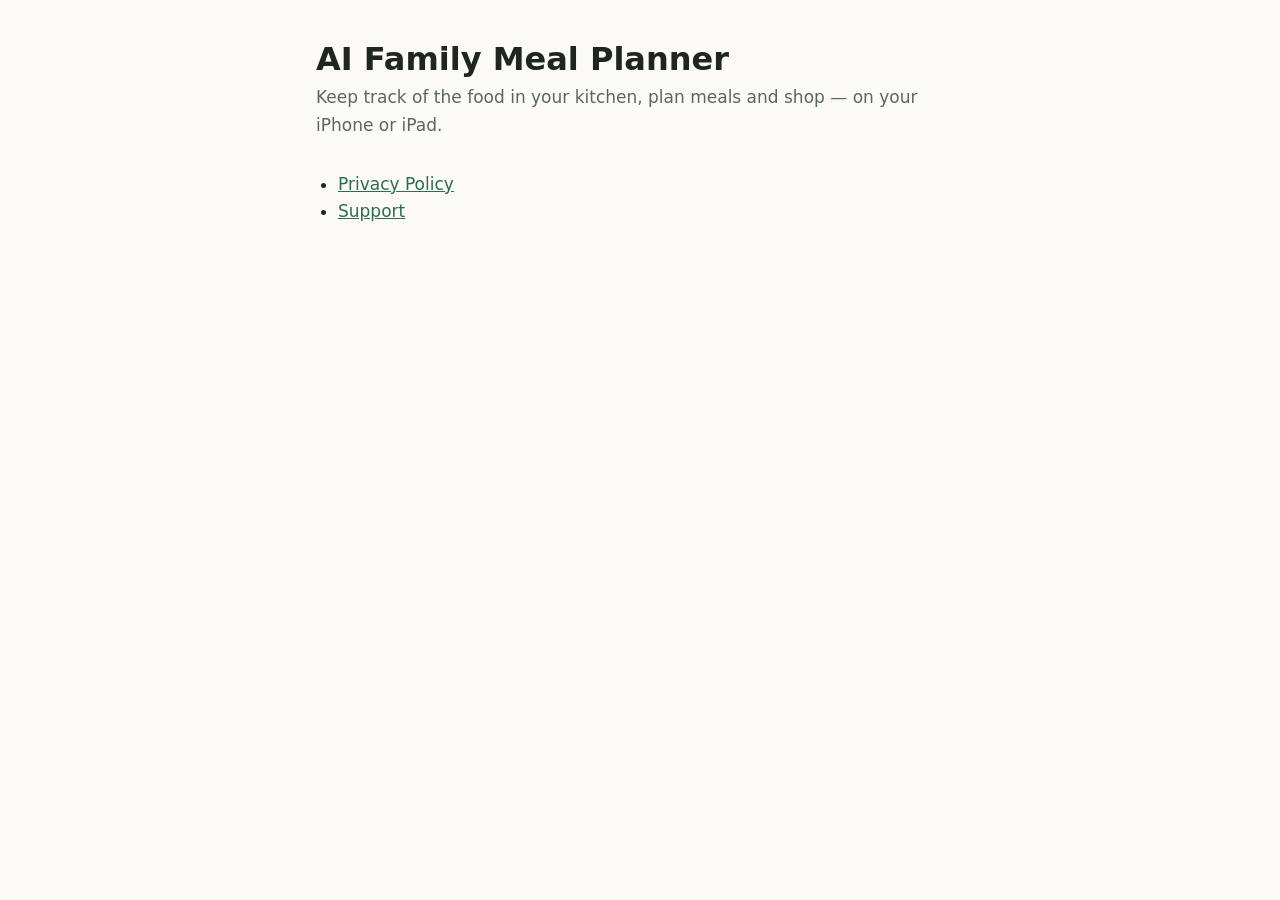
==== index.html @ 04a8b101 "Privacy policy and support pages for AI Family Meal Planner Co-Authored-By: Claude Opus 5.5 <noreply" ====
<!doctype html>
<html lang="en">
<head>
<meta charset="utf-8">
<meta name="viewport" content="width=device-width, initial-scale=1">
<title>AI Family Meal Planner</title>
<link rel="stylesheet" href="style.css">
</head>
<body>
<main>
<h1>AI Family Meal Planner</h1>
<p class="meta">Keep track of the food in your kitchen, plan meals and shop — on your iPhone or iPad.</p>
<ul>
<li><a href="privacy.html">Privacy Policy</a></li>
<li><a href="support.html">Support</a></li>
</ul>
</main>
</body>
</html>
---- style.css ----
:root {
  --bg: #fbfaf6;
  --fg: #1f2622;
  --muted: #5a6760;
  --line: #dedad0;
  --accent: #2f6b4f;
}
@media (prefers-color-scheme: dark) {
  :root {
    --bg: #141715;
    --fg: #e7ebe8;
    --muted: #9ba7a0;
    --line: #2d332f;
    --accent: #80c7a0;
  }
}
* { box-sizing: border-box; }
body {
  background: var(--bg);
  color: var(--fg);
  font: 17px/1.6 -apple-system, BlinkMacSystemFont, "Segoe UI", system-ui, sans-serif;
  margin: 0;
}
main { max-width: 680px; margin: 0 auto; padding: 40px 16px 64px; }
nav { display: flex; gap: 20px; margin-bottom: 32px; font-size: 15px; }
a { color: var(--accent); }
a:focus-visible { outline: 2px solid var(--accent); outline-offset: 2px; }
nav a[aria-current="page"] { color: var(--fg); text-decoration: none; font-weight: 600; }
h1 { font-size: 32px; line-height: 1.2; margin: 0 0 6px; }
.meta { color: var(--muted); margin: 0 0 32px; }
h2 { font-size: 20px; margin: 36px 0 8px; padding-top: 20px; border-top: 1px solid var(--line); }
h3 { font-size: 17px; margin: 22px 0 4px; }
p, ul { margin: 0 0 12px; }
ul { padding-left: 22px; }
footer { color: var(--muted); font-size: 14px; margin-top: 48px; }
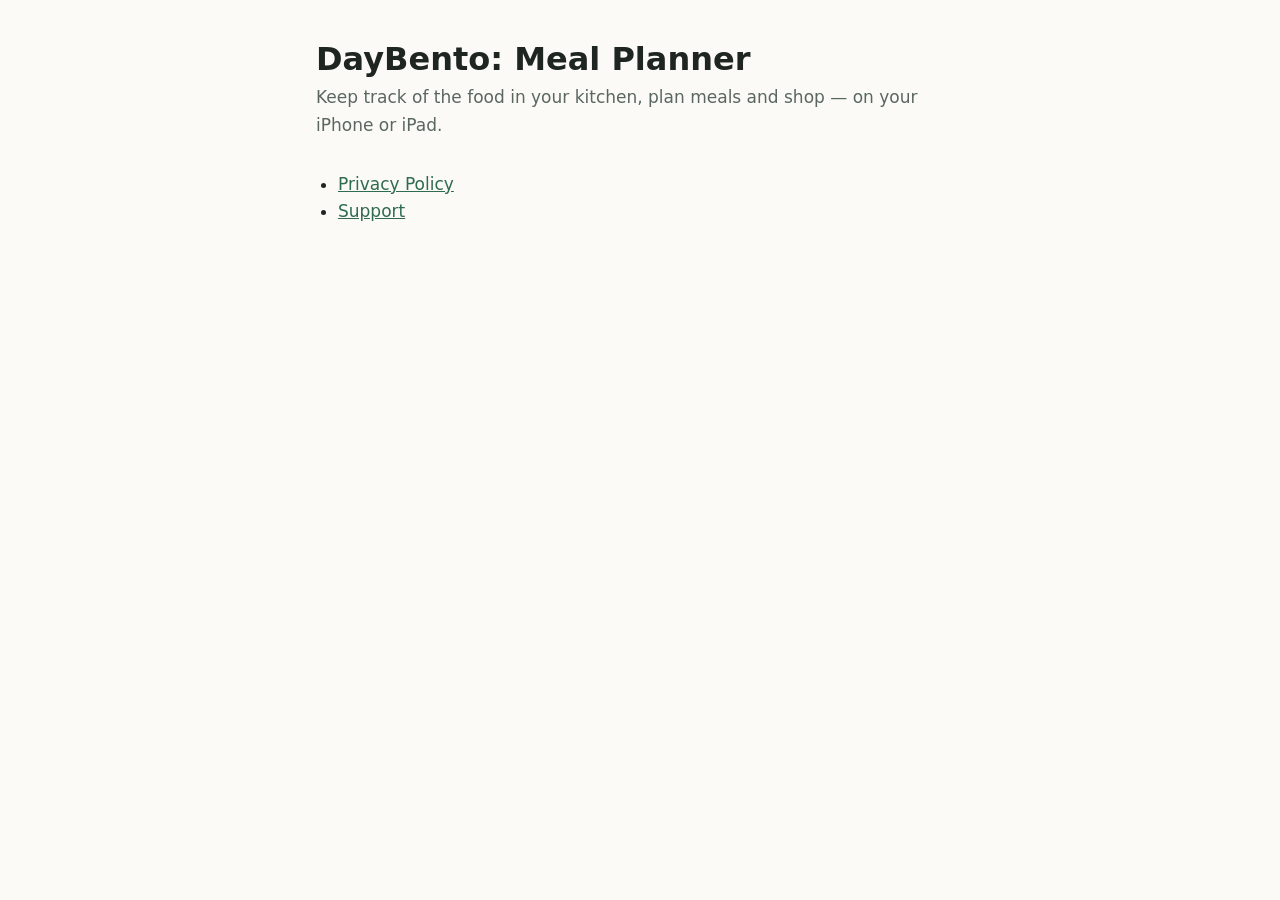
==== commit abf2da8c: "Rename to DayBento: Meal Planner Co-Authored-By: Claude Opus 5.5 <noreply@anthropic.com>" ====
--- a/index.html
+++ b/index.html
@@ -3,12 +3,12 @@
 <head>
 <meta charset="utf-8">
 <meta name="viewport" content="width=device-width, initial-scale=1">
-<title>AI Family Meal Planner</title>
+<title>DayBento: Meal Planner</title>
 <link rel="stylesheet" href="style.css">
 </head>
 <body>
 <main>
-<h1>AI Family Meal Planner</h1>
+<h1>DayBento: Meal Planner</h1>
 <p class="meta">Keep track of the food in your kitchen, plan meals and shop — on your iPhone or iPad.</p>
 <ul>
 <li><a href="privacy.html">Privacy Policy</a></li>
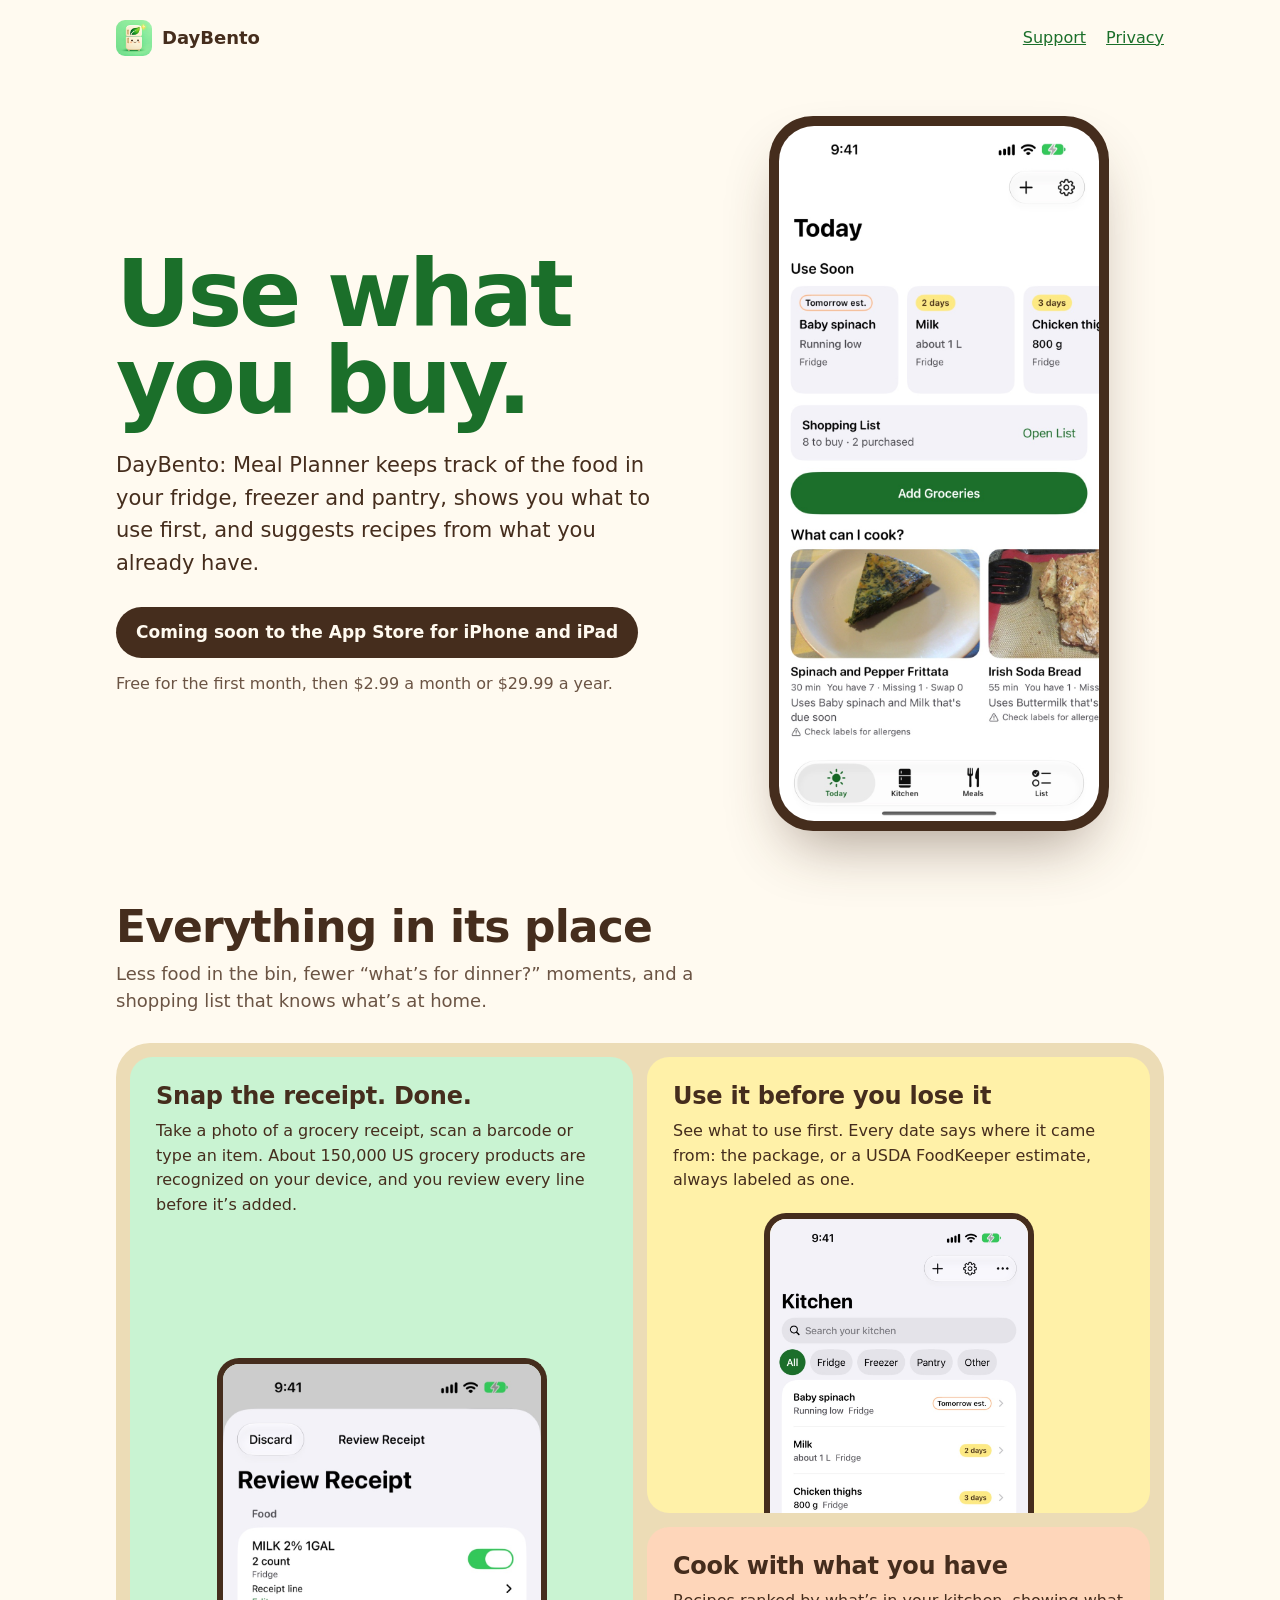
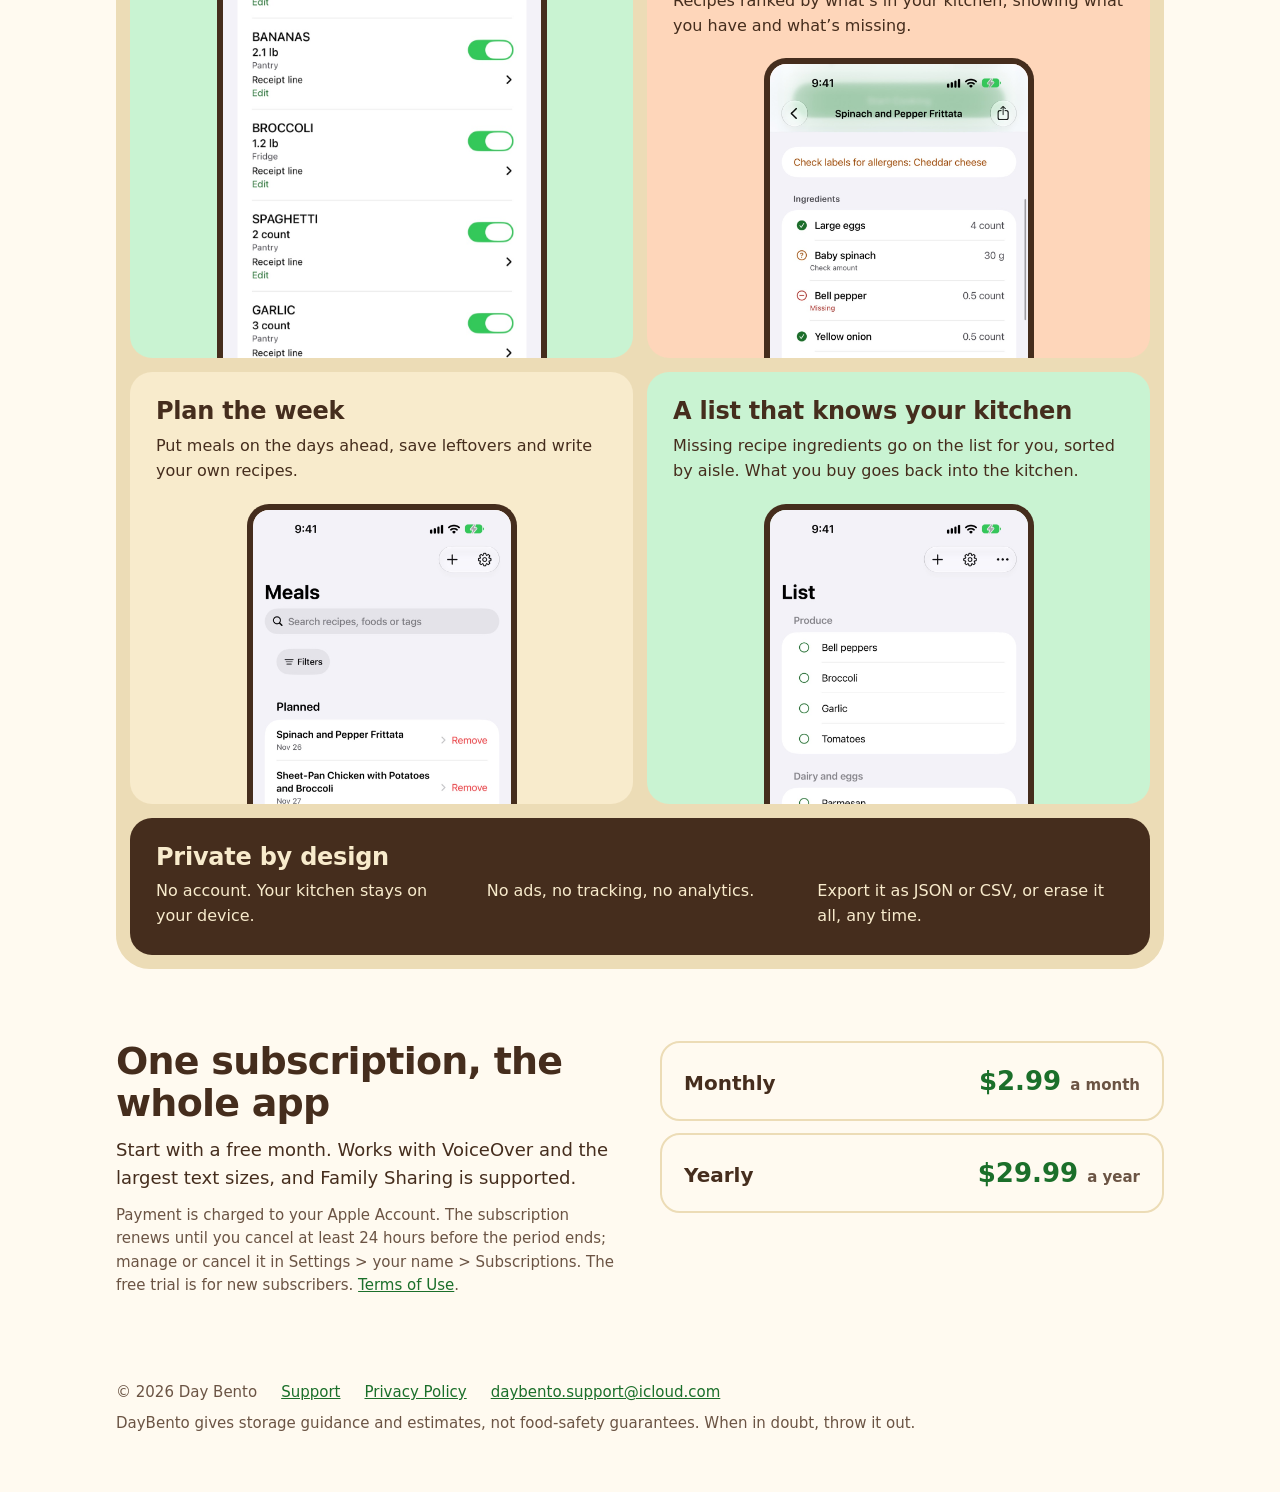
==== commit e5639fd1: "Marketing page: what the app does, with screenshots, plans and terms Co-Authored-By: Claude Opus 5.5" ====
--- a/index.html
+++ b/index.html
@@ -4,16 +4,215 @@
 <meta charset="utf-8">
 <meta name="viewport" content="width=device-width, initial-scale=1">
 <title>DayBento: Meal Planner</title>
-<link rel="stylesheet" href="style.css">
+<meta name="description" content="Keep track of the food in your fridge, freezer and pantry, see what to use first, and cook with what you already have. For iPhone and iPad.">
+<link rel="icon" href="images/icon.png">
+<link rel="apple-touch-icon" href="images/icon.png">
+<style>
+:root {
+  --page: #fffaf0;
+  --ink: #452d1d;
+  --ink-soft: #6b5444;
+  --green: #1b6f2a;
+  --cream: #f8ebcc;
+  --mint: #c9f3d2;
+  --sun: #fff1a8;
+  --blush: #fed6ba;
+  --box-line: #ecdcb6;
+  --dark-box: #452d1d;
+  --dark-box-ink: #f8ebcc;
+}
+@media (prefers-color-scheme: dark) {
+  :root {
+    --page: #17130e;
+    --ink: #f3e3c7;
+    --ink-soft: #cdbb9f;
+    --green: #7ee594;
+    --cream: #3a3326;
+    --mint: #1e4a2a;
+    --sun: #4a4016;
+    --blush: #4d3322;
+    --box-line: #4a3f2e;
+    --dark-box: #f3e3c7;
+    --dark-box-ink: #2a1a0f;
+  }
+}
+* { box-sizing: border-box; }
+html { -webkit-text-size-adjust: 100%; }
+body {
+  margin: 0;
+  background: var(--page);
+  color: var(--ink);
+  font: 18px/1.55 -apple-system, BlinkMacSystemFont, "SF Pro Text", "Segoe UI", system-ui, sans-serif;
+}
+a { color: var(--green); }
+a:focus-visible { outline: 3px solid var(--green); outline-offset: 3px; border-radius: 4px; }
+.wrap { max-width: 1080px; margin: 0 auto; padding: 0 16px; }
+
+/* Top bar */
+.top { display: flex; align-items: center; justify-content: space-between; padding: 20px 0; }
+.brand { display: flex; align-items: center; gap: 10px; font-weight: 700; color: var(--ink); text-decoration: none; }
+.brand img { width: 36px; height: 36px; border-radius: 9px; }
+.top nav { display: flex; gap: 20px; font-size: 16px; }
+
+/* Hero */
+.hero { display: grid; grid-template-columns: 1.1fr 0.9fr; gap: 48px; align-items: center; padding: 40px 0 72px; }
+.hero h1 {
+  font-size: clamp(48px, 8vw, 92px); line-height: 0.95; letter-spacing: -0.035em; font-weight: 800;
+  color: var(--green); margin: 0 0 24px;
+}
+.lead { font-size: 21px; max-width: 30em; margin: 0 0 28px; }
+.soon {
+  display: inline-block; padding: 12px 20px; border-radius: 999px; background: var(--ink); color: var(--page);
+  font-weight: 600; font-size: 17px; margin: 0 0 14px;
+}
+.price { color: var(--ink-soft); font-size: 16px; margin: 0; }
+.phone {
+  justify-self: center; width: min(100%, 340px); border-radius: 44px; padding: 10px; background: var(--ink);
+  box-shadow: 0 30px 60px -20px rgba(69, 45, 29, 0.45);
+}
+.phone img { display: block; width: 100%; height: auto; border-radius: 35px; }
+
+/* The bento box: one compartment per job the app does */
+.box-title { font-size: clamp(30px, 4vw, 44px); letter-spacing: -0.02em; line-height: 1.1; margin: 0 0 8px; }
+.box-sub { color: var(--ink-soft); margin: 0 0 28px; max-width: 36em; }
+.bento {
+  display: grid; grid-template-columns: repeat(6, 1fr); gap: 14px; padding: 14px; border-radius: 34px;
+  background: var(--box-line);
+}
+.cell { border-radius: 22px; padding: 26px 26px 0; overflow: hidden; display: flex; flex-direction: column; min-height: 300px; }
+.cell h3 { font-size: 24px; line-height: 1.15; letter-spacing: -0.01em; margin: 0 0 8px; }
+.cell p { margin: 0 0 20px; font-size: 16px; }
+.cell .shot { margin-top: auto; align-self: center; width: min(100%, 270px); }
+.cell .shot img {
+  display: block; width: 100%; height: 300px; object-fit: cover; object-position: top;
+  border-radius: 22px 22px 0 0; border: 6px solid var(--ink); border-bottom: 0;
+}
+.receipt { grid-column: span 3; grid-row: span 2; background: var(--mint); }
+.receipt .shot { width: min(100%, 330px); }
+.receipt .shot img { height: 600px; }
+.first { grid-column: span 3; background: var(--sun); }
+.cook { grid-column: span 3; background: var(--blush); }
+.plan { grid-column: span 3; background: var(--cream); }
+.list { grid-column: span 3; background: var(--mint); }
+.private { grid-column: span 6; background: var(--dark-box); color: var(--dark-box-ink); min-height: 0; padding-bottom: 26px; }
+.private ul { list-style: none; margin: 0; padding: 0; display: grid; grid-template-columns: repeat(3, 1fr); gap: 8px 24px; font-size: 16px; }
+.plan, .list { min-height: 300px; }
+
+/* Subscription */
+.plans { padding: 72px 0 24px; display: grid; grid-template-columns: 1fr 1fr; gap: 40px; align-items: start; }
+.plans h2 { font-size: clamp(28px, 3.5vw, 38px); letter-spacing: -0.02em; line-height: 1.1; margin: 0 0 12px; }
+.plans p { margin: 0 0 12px; }
+.fine { color: var(--ink-soft); font-size: 15px; }
+.tiers { display: grid; gap: 12px; }
+.tier { border: 2px solid var(--box-line); border-radius: 20px; padding: 18px 22px; display: flex; justify-content: space-between; align-items: baseline; gap: 12px; }
+.tier strong { font-size: 20px; }
+.tier span { font-size: 26px; font-weight: 800; color: var(--green); white-space: nowrap; }
+.tier span small { font-size: 15px; font-weight: 600; color: var(--ink-soft); }
+
+footer { padding: 48px 0 56px; color: var(--ink-soft); font-size: 15px; display: flex; flex-wrap: wrap; gap: 8px 24px; }
+footer .safety { flex-basis: 100%; }
+
+@media (max-width: 820px) {
+  .hero { grid-template-columns: 1fr; gap: 36px; padding-top: 16px; }
+  .bento { grid-template-columns: 1fr; padding: 10px; border-radius: 28px; }
+  .receipt, .first, .cook, .plan, .list, .private { grid-column: auto; grid-row: auto; }
+  .receipt .shot img { height: 360px; }
+  .private ul { grid-template-columns: 1fr; }
+  .plans { grid-template-columns: 1fr; gap: 24px; }
+}
+</style>
 </head>
 <body>
-<main>
-<h1>DayBento: Meal Planner</h1>
-<p class="meta">Keep track of the food in your kitchen, plan meals and shop — on your iPhone or iPad.</p>
-<ul>
-<li><a href="privacy.html">Privacy Policy</a></li>
-<li><a href="support.html">Support</a></li>
-</ul>
-</main>
+<div class="wrap">
+  <header class="top">
+    <a class="brand" href="./"><img src="images/icon.png" alt="" width="36" height="36">DayBento</a>
+    <nav aria-label="Pages"><a href="support.html">Support</a><a href="privacy.html">Privacy</a></nav>
+  </header>
+
+  <main>
+    <section class="hero">
+      <div>
+        <h1>Use what you buy.</h1>
+        <p class="lead">DayBento: Meal Planner keeps track of the food in your fridge, freezer and pantry, shows you what to
+          use first, and suggests recipes from what you already have.</p>
+        <p class="soon">Coming soon to the App Store for iPhone and iPad</p>
+        <p class="price">Free for the first month, then $2.99 a month or $29.99 a year.</p>
+      </div>
+      <div class="phone"><img src="images/01-today.jpg" width="900" height="1955"
+        alt="The Today screen: baby spinach, milk and chicken thighs to use soon, the shopping list, and a frittata to cook from them."></div>
+    </section>
+
+    <section aria-labelledby="box">
+      <h2 class="box-title" id="box">Everything in its place</h2>
+      <p class="box-sub">Less food in the bin, fewer &ldquo;what&rsquo;s for dinner?&rdquo; moments, and a shopping list
+        that knows what&rsquo;s at home.</p>
+      <div class="bento">
+        <article class="cell receipt">
+          <h3>Snap the receipt. Done.</h3>
+          <p>Take a photo of a grocery receipt, scan a barcode or type an item. About 150,000 US grocery products are
+            recognized on your device, and you review every line before it&rsquo;s added.</p>
+          <div class="shot"><img src="images/02-receipt.jpg" loading="lazy" width="900" height="1955"
+            alt="Receipt review: milk, bananas, broccoli, spaghetti, garlic and chicken thighs read from one photo, with their amounts."></div>
+        </article>
+        <article class="cell first">
+          <h3>Use it before you lose it</h3>
+          <p>See what to use first. Every date says where it came from: the package, or a USDA FoodKeeper estimate,
+            always labeled as one.</p>
+          <div class="shot"><img src="images/03-kitchen.jpg" loading="lazy" width="900" height="1955"
+            alt="The Kitchen screen: everything in the fridge, freezer and pantry, with days left for each."></div>
+        </article>
+        <article class="cell cook">
+          <h3>Cook with what you have</h3>
+          <p>Recipes ranked by what&rsquo;s in your kitchen, showing what you have and what&rsquo;s missing.</p>
+          <div class="shot"><img src="images/04-recipe.jpg" loading="lazy" width="900" height="1955"
+            alt="A frittata recipe: eggs, onion, cheese and milk ticked as in the kitchen, bell pepper marked missing."></div>
+        </article>
+        <article class="cell plan">
+          <h3>Plan the week</h3>
+          <p>Put meals on the days ahead, save leftovers and write your own recipes.</p>
+          <div class="shot"><img src="images/05-meals.jpg" loading="lazy" width="900" height="1955"
+            alt="The Meals screen with four dinners planned for the week."></div>
+        </article>
+        <article class="cell list">
+          <h3>A list that knows your kitchen</h3>
+          <p>Missing recipe ingredients go on the list for you, sorted by aisle. What you buy goes back into the kitchen.</p>
+          <div class="shot"><img src="images/06-list.jpg" loading="lazy" width="900" height="1955"
+            alt="The shopping list, sorted into produce, dairy, pasta, oils and drinks."></div>
+        </article>
+        <article class="cell private">
+          <h3>Private by design</h3>
+          <ul>
+            <li>No account. Your kitchen stays on your device.</li>
+            <li>No ads, no tracking, no analytics.</li>
+            <li>Export it as JSON or CSV, or erase it all, any time.</li>
+          </ul>
+        </article>
+      </div>
+    </section>
+
+    <section class="plans" aria-labelledby="sub">
+      <div>
+        <h2 id="sub">One subscription, the whole app</h2>
+        <p>Start with a free month. Works with VoiceOver and the largest text sizes, and Family Sharing is supported.</p>
+        <p class="fine">Payment is charged to your Apple Account. The subscription renews until you cancel at least 24
+          hours before the period ends; manage or cancel it in Settings &gt; your name &gt; Subscriptions. The free trial
+          is for new subscribers. <a href="https://www.apple.com/legal/internet-services/itunes/dev/stdeula/">Terms of
+          Use</a>.</p>
+      </div>
+      <div class="tiers">
+        <div class="tier"><strong>Monthly</strong><span>$2.99 <small>a month</small></span></div>
+        <div class="tier"><strong>Yearly</strong><span>$29.99 <small>a year</small></span></div>
+      </div>
+    </section>
+  </main>
+
+  <footer>
+    <span>&copy; 2026 Day Bento</span>
+    <a href="support.html">Support</a>
+    <a href="privacy.html">Privacy Policy</a>
+    <a href="mailto:daybento.support@icloud.com">daybento.support@icloud.com</a>
+    <span class="safety">DayBento gives storage guidance and estimates, not food-safety guarantees. When in doubt, throw it out.</span>
+  </footer>
+</div>
 </body>
 </html>
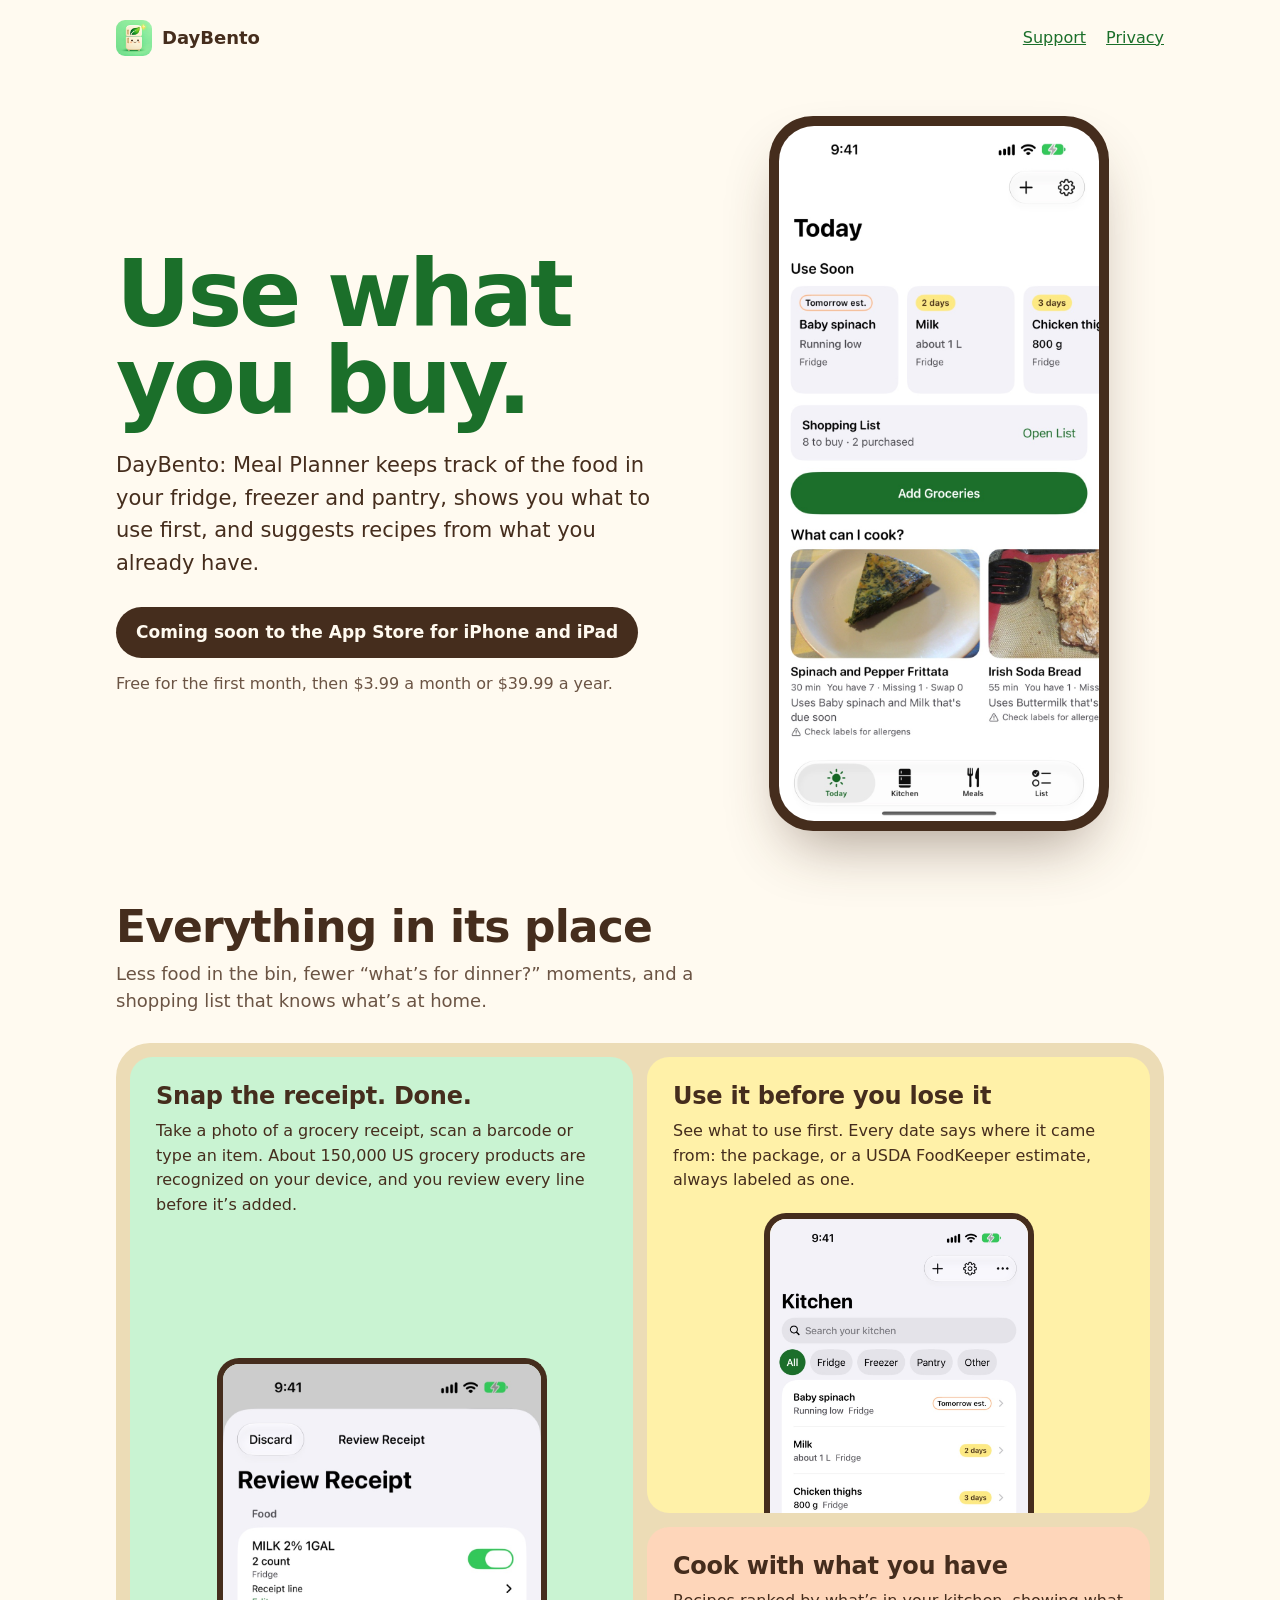
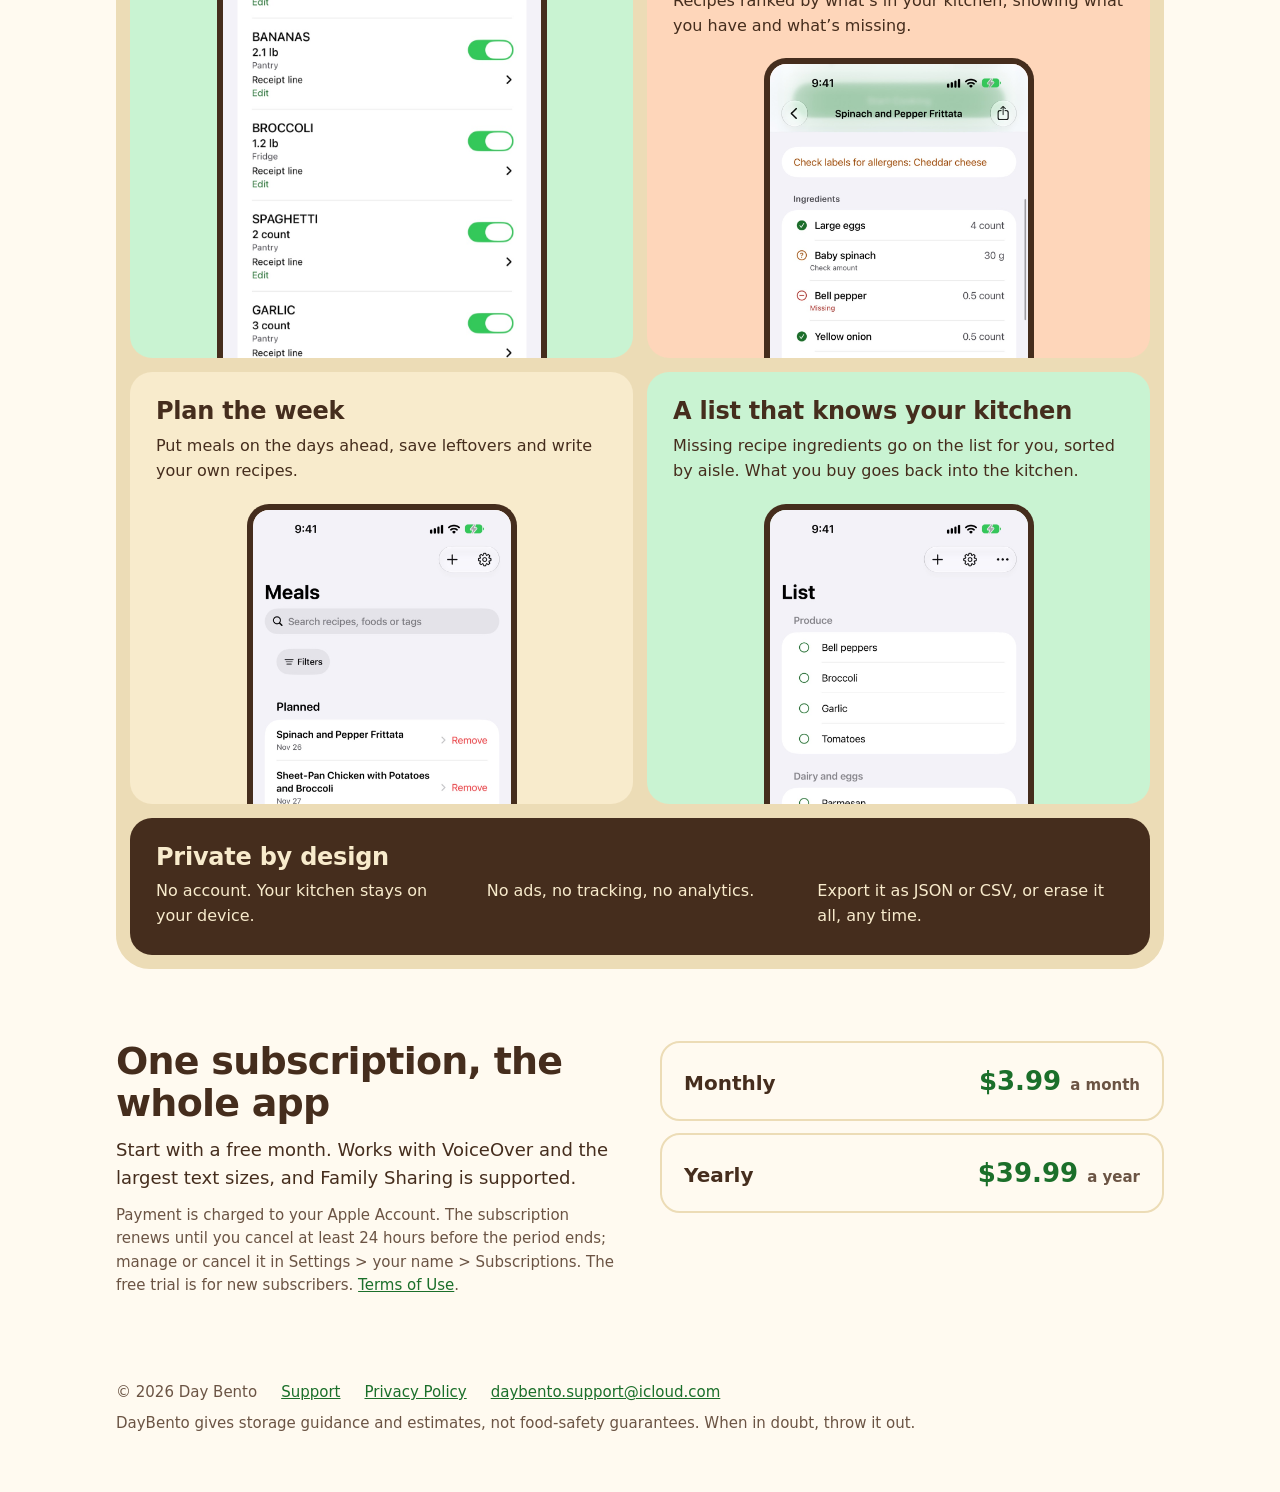
==== commit 49e07030: "Prices: $3.99 a month, $39.99 a year Co-Authored-By: Claude Opus 5.5 <noreply@anthropic.com>" ====
--- a/index.html
+++ b/index.html
@@ -136,7 +136,7 @@
         <p class="lead">DayBento: Meal Planner keeps track of the food in your fridge, freezer and pantry, shows you what to
           use first, and suggests recipes from what you already have.</p>
         <p class="soon">Coming soon to the App Store for iPhone and iPad</p>
-        <p class="price">Free for the first month, then $2.99 a month or $29.99 a year.</p>
+        <p class="price">Free for the first month, then $3.99 a month or $39.99 a year.</p>
       </div>
       <div class="phone"><img src="images/01-today.jpg" width="900" height="1955"
         alt="The Today screen: baby spinach, milk and chicken thighs to use soon, the shopping list, and a frittata to cook from them."></div>
@@ -200,8 +200,8 @@
           Use</a>.</p>
       </div>
       <div class="tiers">
-        <div class="tier"><strong>Monthly</strong><span>$2.99 <small>a month</small></span></div>
-        <div class="tier"><strong>Yearly</strong><span>$29.99 <small>a year</small></span></div>
+        <div class="tier"><strong>Monthly</strong><span>$3.99 <small>a month</small></span></div>
+        <div class="tier"><strong>Yearly</strong><span>$39.99 <small>a year</small></span></div>
       </div>
     </section>
   </main>
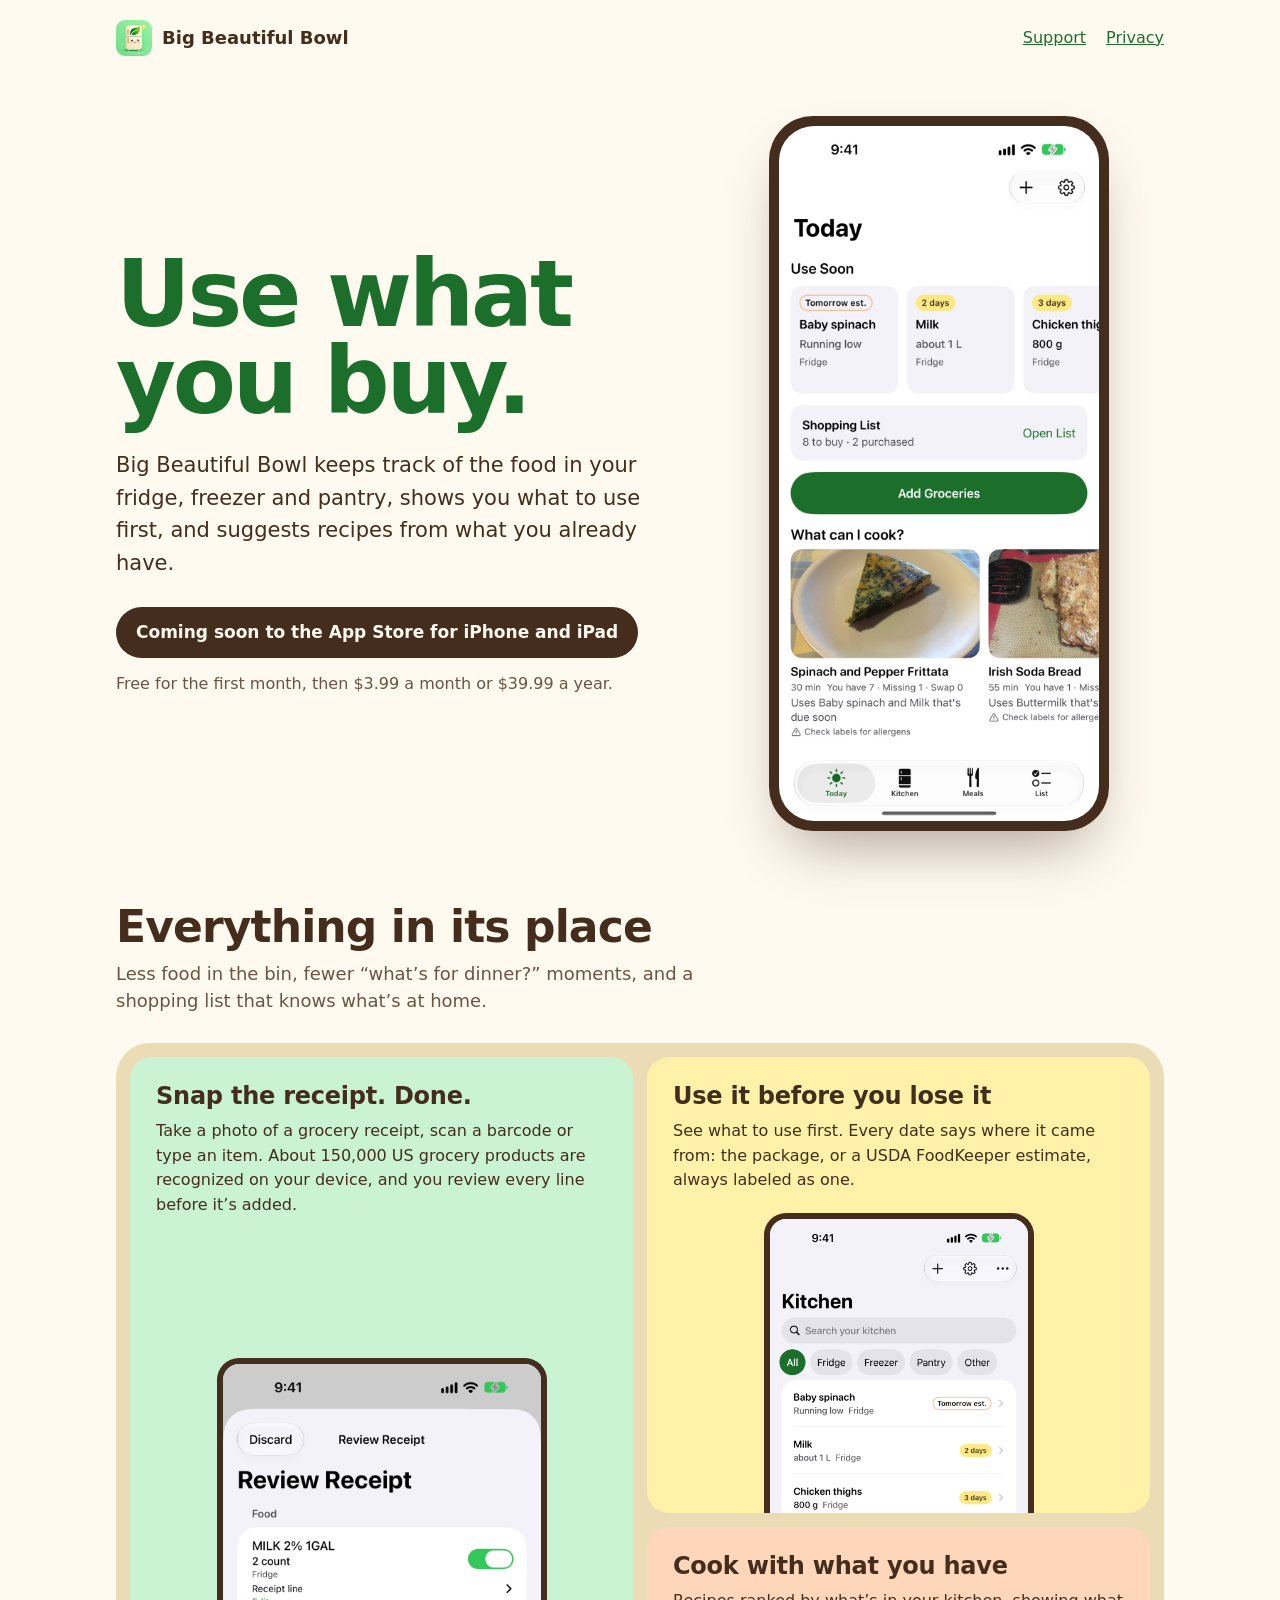
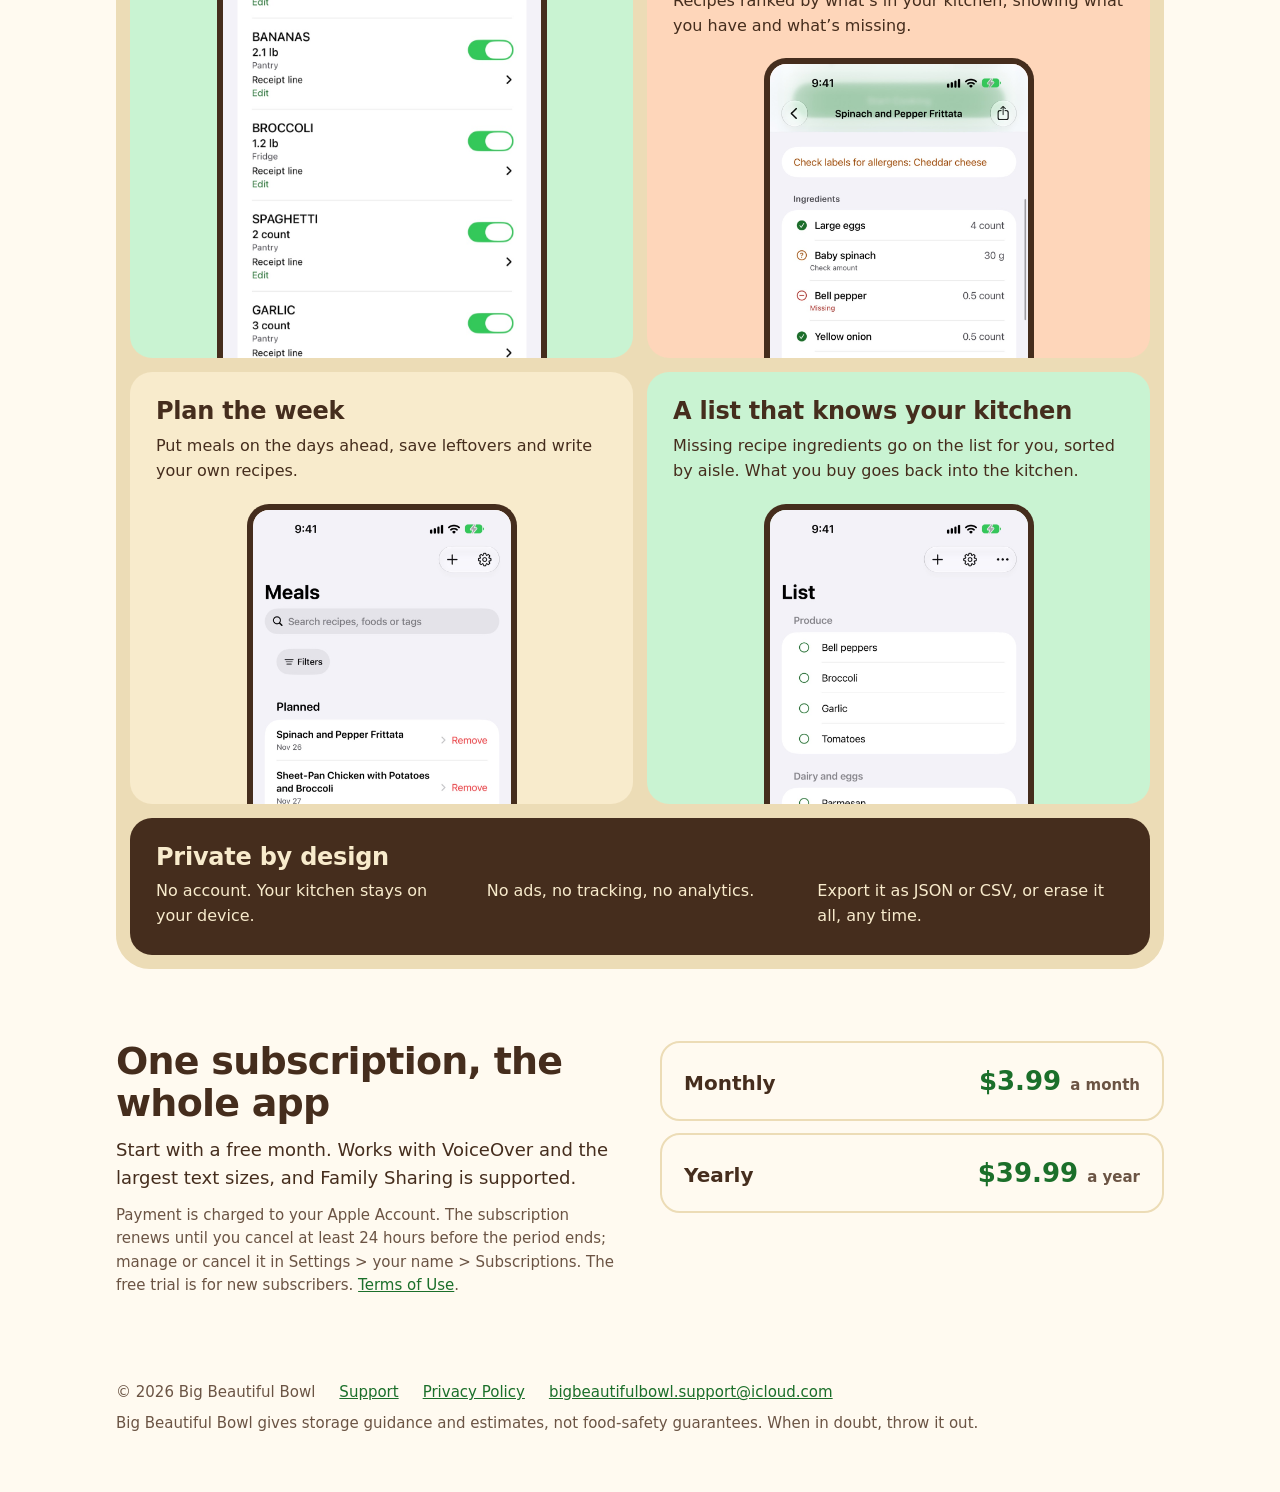
==== commit 52b8da84: "Rename to Big Beautiful Bowl; support email bigbeautifulbowl.support@icloud.com Co-Authored-By: Clau" ====
--- a/index.html
+++ b/index.html
@@ -3,7 +3,7 @@
 <head>
 <meta charset="utf-8">
 <meta name="viewport" content="width=device-width, initial-scale=1">
-<title>DayBento: Meal Planner</title>
+<title>Big Beautiful Bowl</title>
 <meta name="description" content="Keep track of the food in your fridge, freezer and pantry, see what to use first, and cook with what you already have. For iPhone and iPad.">
 <link rel="icon" href="images/icon.png">
 <link rel="apple-touch-icon" href="images/icon.png">
@@ -125,7 +125,7 @@
 <body>
 <div class="wrap">
   <header class="top">
-    <a class="brand" href="./"><img src="images/icon.png" alt="" width="36" height="36">DayBento</a>
+    <a class="brand" href="./"><img src="images/icon.png" alt="" width="36" height="36">Big Beautiful Bowl</a>
     <nav aria-label="Pages"><a href="support.html">Support</a><a href="privacy.html">Privacy</a></nav>
   </header>
 
@@ -133,7 +133,7 @@
     <section class="hero">
       <div>
         <h1>Use what you buy.</h1>
-        <p class="lead">DayBento: Meal Planner keeps track of the food in your fridge, freezer and pantry, shows you what to
+        <p class="lead">Big Beautiful Bowl keeps track of the food in your fridge, freezer and pantry, shows you what to
           use first, and suggests recipes from what you already have.</p>
         <p class="soon">Coming soon to the App Store for iPhone and iPad</p>
         <p class="price">Free for the first month, then $3.99 a month or $39.99 a year.</p>
@@ -207,11 +207,11 @@
   </main>
 
   <footer>
-    <span>&copy; 2026 Day Bento</span>
+    <span>&copy; 2026 Big Beautiful Bowl</span>
     <a href="support.html">Support</a>
     <a href="privacy.html">Privacy Policy</a>
-    <a href="mailto:daybento.support@icloud.com">daybento.support@icloud.com</a>
-    <span class="safety">DayBento gives storage guidance and estimates, not food-safety guarantees. When in doubt, throw it out.</span>
+    <a href="mailto:bigbeautifulbowl.support@icloud.com">bigbeautifulbowl.support@icloud.com</a>
+    <span class="safety">Big Beautiful Bowl gives storage guidance and estimates, not food-safety guarantees. When in doubt, throw it out.</span>
   </footer>
 </div>
 </body>
